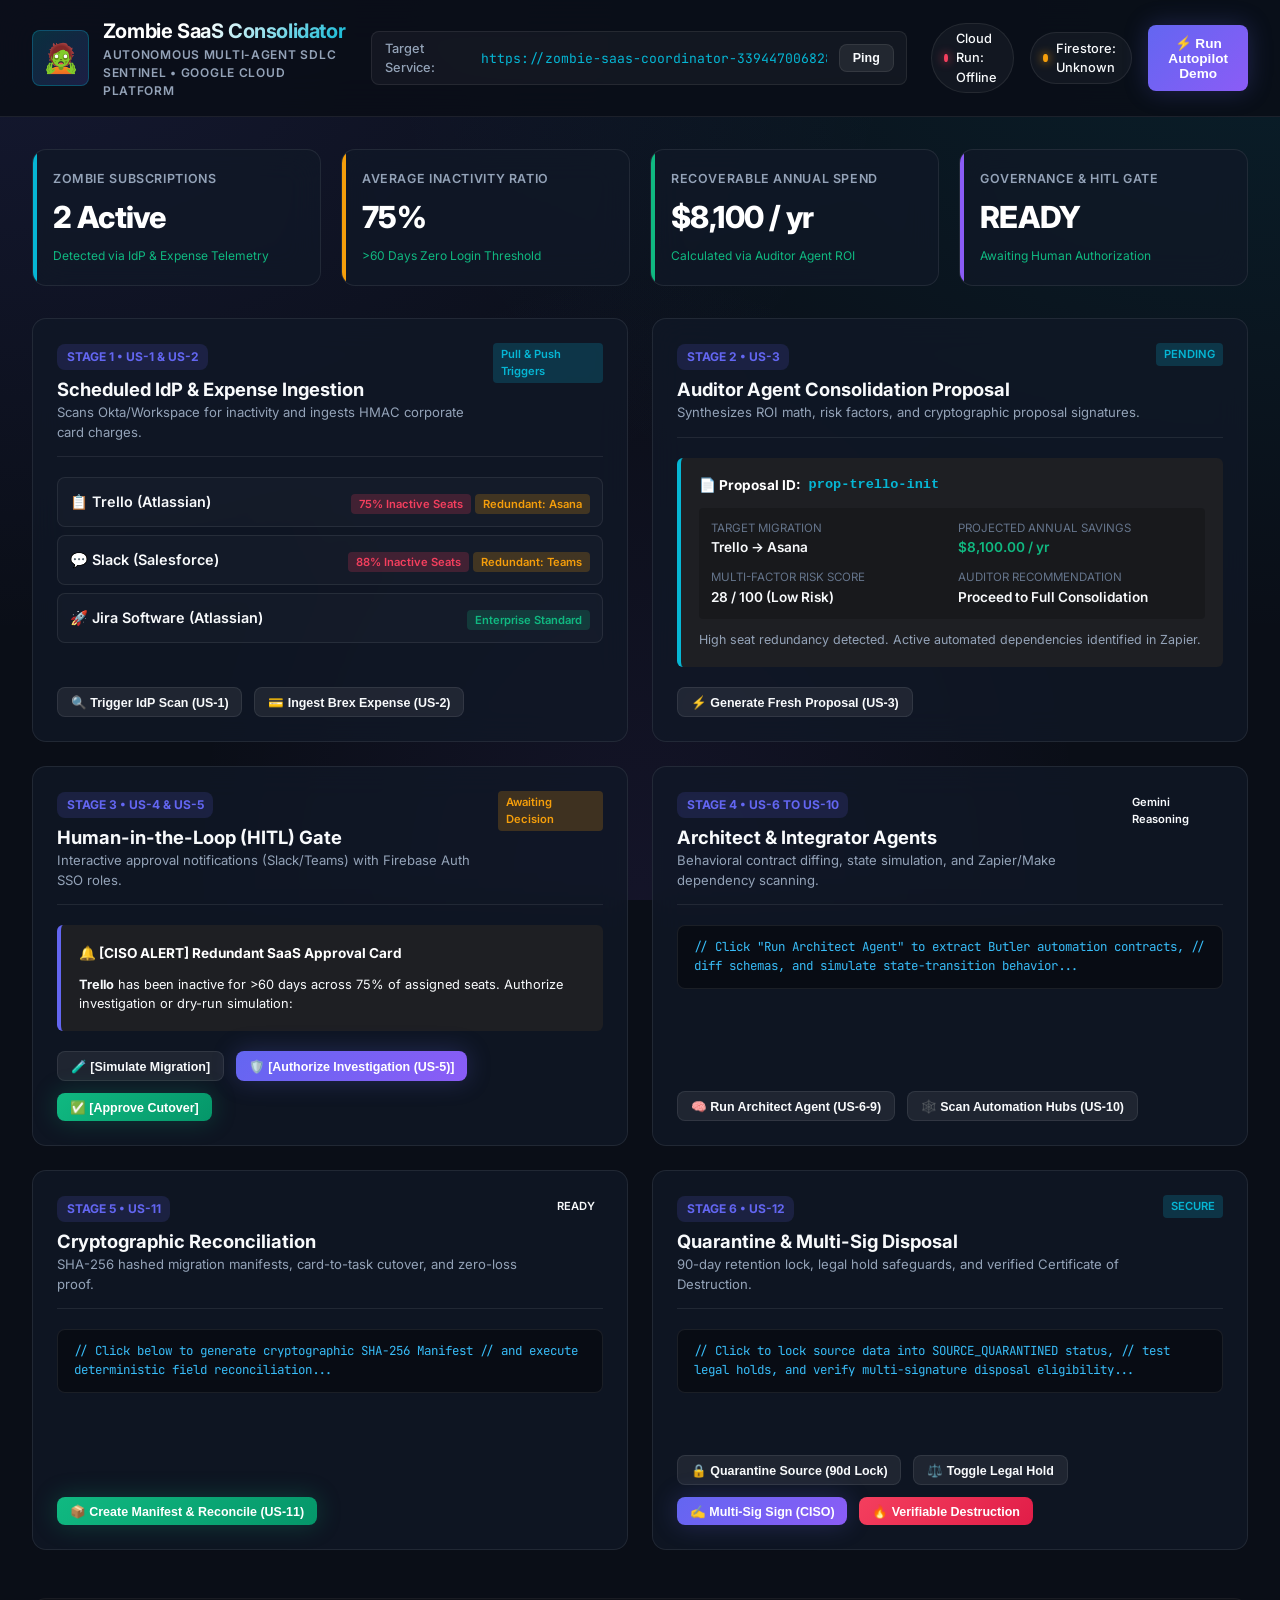
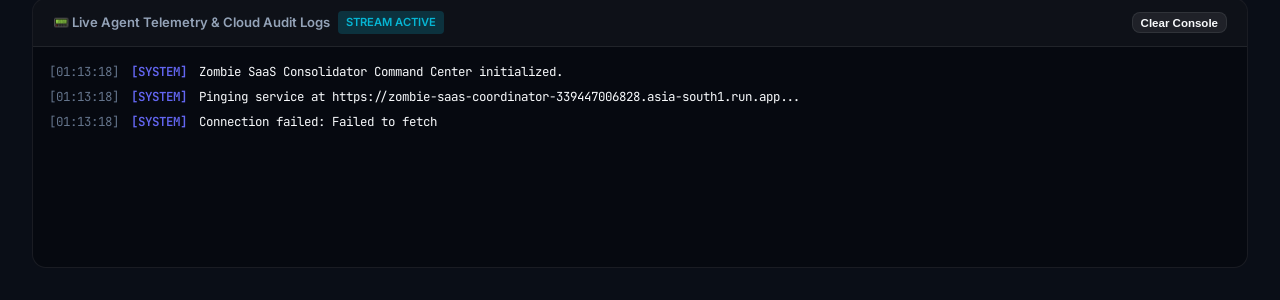
==== zombie_saas_coordinator/dashboard/index.html @ cf3f7f38 "feat: add dashboard UI, API actions, and Cloud Run deployment script for Zombie SaaS Coordinator" ====
<!DOCTYPE html>
<html lang="en">
<head>
  <meta charset="UTF-8">
  <meta name="viewport" content="width=device-width, initial-scale=1.0">
  <title>Zombie SaaS Consolidator — CISO & IT Ops Command Center</title>
  <link rel="stylesheet" href="/static/styles.css">
  <!-- Fallback local css link if opened as file:// -->
  <link rel="stylesheet" href="styles.css">
  <link rel="icon" href="data:image/svg+xml,<svg xmlns=%22http://www.w3.org/2000/svg%22 viewBox=%220 0 100 100%22><text y=%22.9em%22 font-size=%2290%22>🧟</text></svg>">
</head>
<body>

  <!-- App Header -->
  <header class="app-header">
    <div class="brand">
      <div class="brand-icon">🧟</div>
      <div>
        <h1>Zombie SaaS Consolidator</h1>
        <div class="subtitle">Autonomous Multi-Agent SDLC Sentinel • Google Cloud Platform</div>
      </div>
    </div>

    <!-- Live API Base URL Configurator -->
    <div class="endpoint-selector-bar">
      <label for="api-base-url-input">Target Service:</label>
      <input type="text" id="api-base-url-input" value="https://zombie-saas-coordinator-339447006828.asia-south1.run.app" placeholder="https://..." />
      <button id="btn-refresh-connection" class="btn btn-secondary btn-sm" title="Test Connection">Ping</button>
    </div>

    <div class="header-status-group">
      <div class="status-badge" id="cloud-run-badge">
        <span class="status-dot" id="cloud-run-dot"></span>
        <span id="cloud-run-label">Cloud Run: Checking...</span>
      </div>

      <div class="status-badge" id="firestore-badge">
        <span class="status-dot yellow" id="firestore-dot"></span>
        <span id="firestore-label">Firestore: Checking...</span>
      </div>

      <button id="btn-run-autopilot" class="btn btn-primary">
        <span>⚡ Run Autopilot Demo</span>
      </button>
    </div>
  </header>

  <!-- Main Container -->
  <main class="dashboard-container">

    <!-- Executive Metrics Grid -->
    <section class="metrics-grid">
      <div class="glass-panel metric-card cyan">
        <div class="metric-title">Zombie Subscriptions</div>
        <div class="metric-value" id="metric-zombie-count">2 Active</div>
        <div class="metric-sub">Detected via IdP & Expense Telemetry</div>
      </div>

      <div class="glass-panel metric-card amber">
        <div class="metric-title">Average Inactivity Ratio</div>
        <div class="metric-value" id="metric-inactive-ratio">75%</div>
        <div class="metric-sub">>60 Days Zero Login Threshold</div>
      </div>

      <div class="glass-panel metric-card emerald">
        <div class="metric-title">Recoverable Annual Spend</div>
        <div class="metric-value" id="metric-annual-savings">$8,100 / yr</div>
        <div class="metric-sub">Calculated via Auditor Agent ROI</div>
      </div>

      <div class="glass-panel metric-card purple">
        <div class="metric-title">Governance & HITL Gate</div>
        <div class="metric-value" id="metric-hitl-status">READY</div>
        <div class="metric-sub" id="metric-hitl-sub">Awaiting Human Authorization</div>
      </div>
    </section>

    <!-- 6-Stage Vertical Slices Grid -->
    <div class="stages-grid">

      <!-- STAGE 1: Detection & Ingestion -->
      <section class="glass-panel stage-card" id="stage-1-card">
        <div class="stage-header">
          <div>
            <span class="stage-number">Stage 1 • US-1 & US-2</span>
            <h2 class="stage-title">Scheduled IdP & Expense Ingestion</h2>
            <div class="stage-desc">Scans Okta/Workspace for inactivity and ingests HMAC corporate card charges.</div>
          </div>
          <span class="tag tag-cyan">Pull & Push Triggers</span>
        </div>

        <div class="stage-body">
          <div id="stage-1-telemetry-list" style="display: flex; flex-direction: column; gap: 0.5rem;">
            <div class="telemetry-item">
              <div class="app-badge">📋 Trello (Atlassian)</div>
              <div><span class="tag tag-red">75% Inactive Seats</span> <span class="tag tag-amber">Redundant: Asana</span></div>
            </div>
            <div class="telemetry-item">
              <div class="app-badge">💬 Slack (Salesforce)</div>
              <div><span class="tag tag-red">88% Inactive Seats</span> <span class="tag tag-amber">Redundant: Teams</span></div>
            </div>
            <div class="telemetry-item">
              <div class="app-badge">🚀 Jira Software (Atlassian)</div>
              <div><span class="tag tag-green">Enterprise Standard</span></div>
            </div>
          </div>

          <div id="stage-1-expense-result" class="code-box" style="display: none;"></div>
        </div>

        <div class="stage-actions">
          <button id="btn-trigger-idp-scan" class="btn btn-secondary btn-sm">
            <span>🔍 Trigger IdP Scan (US-1)</span>
          </button>
          <button id="btn-trigger-expense-webhook" class="btn btn-secondary btn-sm">
            <span>💳 Ingest Brex Expense (US-2)</span>
          </button>
        </div>
      </section>

      <!-- STAGE 2: Proposal Generation -->
      <section class="glass-panel stage-card" id="stage-2-card">
        <div class="stage-header">
          <div>
            <span class="stage-number">Stage 2 • US-3</span>
            <h2 class="stage-title">Auditor Agent Consolidation Proposal</h2>
            <div class="stage-desc">Synthesizes ROI math, risk factors, and cryptographic proposal signatures.</div>
          </div>
          <span class="tag tag-cyan" id="proposal-status-tag">PENDING</span>
        </div>

        <div class="stage-body">
          <div id="proposal-view-box" class="slack-card-preview">
            <div class="slack-header">
              <span>📄 Proposal ID:</span> <span id="prop-id-label" style="font-family: monospace; color: var(--accent-cyan);">prop-trello-init</span>
            </div>
            <div class="slack-fields-grid">
              <div>
                <div class="slack-field-label">Target Migration</div>
                <div class="slack-field-val">Trello → Asana</div>
              </div>
              <div>
                <div class="slack-field-label">Projected Annual Savings</div>
                <div class="slack-field-val" style="color: var(--accent-emerald);" id="prop-savings-val">$8,100.00 / yr</div>
              </div>
              <div>
                <div class="slack-field-label">Multi-Factor Risk Score</div>
                <div class="slack-field-val" id="prop-risk-val">28 / 100 (Low Risk)</div>
              </div>
              <div>
                <div class="slack-field-label">Auditor Recommendation</div>
                <div class="slack-field-val" id="prop-rec-val">Proceed to Full Consolidation</div>
              </div>
            </div>
            <div style="font-size: 0.78rem; color: var(--text-muted);" id="prop-summary-val">
              High seat redundancy detected. Active automated dependencies identified in Zapier.
            </div>
          </div>
        </div>

        <div class="stage-actions">
          <button id="btn-create-fresh-proposal" class="btn btn-secondary btn-sm">
            <span>⚡ Generate Fresh Proposal (US-3)</span>
          </button>
        </div>
      </section>

      <!-- STAGE 3: Interactive HITL Gate -->
      <section class="glass-panel stage-card" id="stage-3-card">
        <div class="stage-header">
          <div>
            <span class="stage-number">Stage 3 • US-4 & US-5</span>
            <h2 class="stage-title">Human-in-the-Loop (HITL) Gate</h2>
            <div class="stage-desc">Interactive approval notifications (Slack/Teams) with Firebase Auth SSO roles.</div>
          </div>
          <span class="tag tag-amber" id="hitl-badge-label">Awaiting Decision</span>
        </div>

        <div class="stage-body">
          <div class="slack-card-preview" style="border-left-color: var(--accent-indigo);">
            <div class="slack-header">
              <span>🔔 [CISO ALERT] Redundant SaaS Approval Card</span>
            </div>
            <div style="font-size: 0.8rem; color: var(--text-main);">
              <strong>Trello</strong> has been inactive for >60 days across 75% of assigned seats. Authorize investigation or dry-run simulation:
            </div>
            <div id="hitl-feedback-msg" class="code-box" style="display: none;"></div>
          </div>
        </div>

        <div class="stage-actions">
          <button id="btn-hitl-simulate" class="btn btn-secondary btn-sm">
            <span>🧪 [Simulate Migration]</span>
          </button>
          <button id="btn-hitl-authorize-investigate" class="btn btn-primary btn-sm">
            <span>🛡️ [Authorize Investigation (US-5)]</span>
          </button>
          <button id="btn-hitl-grant-migration" class="btn btn-success btn-sm">
            <span>✅ [Approve Cutover]</span>
          </button>
        </div>
      </section>

      <!-- STAGE 4: Semantic Reasoning & Integrations -->
      <section class="glass-panel stage-card" id="stage-4-card">
        <div class="stage-header">
          <div>
            <span class="stage-number">Stage 4 • US-6 to US-10</span>
            <h2 class="stage-title">Architect & Integrator Agents</h2>
            <div class="stage-desc">Behavioral contract diffing, state simulation, and Zapier/Make dependency scanning.</div>
          </div>
          <span class="tag tag-purple">Gemini Reasoning</span>
        </div>

        <div class="stage-body">
          <div id="architect-results-box" class="code-box">
            // Click "Run Architect Agent" to extract Butler automation contracts,
            // diff schemas, and simulate state-transition behavior...
          </div>
        </div>

        <div class="stage-actions">
          <button id="btn-run-architect" class="btn btn-secondary btn-sm">
            <span>🧠 Run Architect Agent (US-6-9)</span>
          </button>
          <button id="btn-run-integrator" class="btn btn-secondary btn-sm">
            <span>🕸️ Scan Automation Hubs (US-10)</span>
          </button>
        </div>
      </section>

      <!-- STAGE 5: Cryptographic Cutover & Reconciliation -->
      <section class="glass-panel stage-card" id="stage-5-card">
        <div class="stage-header">
          <div>
            <span class="stage-number">Stage 5 • US-11</span>
            <h2 class="stage-title">Cryptographic Reconciliation</h2>
            <div class="stage-desc">SHA-256 hashed migration manifests, card-to-task cutover, and zero-loss proof.</div>
          </div>
          <span class="tag tag-emerald" id="reconciliation-tag">READY</span>
        </div>

        <div class="stage-body">
          <div id="reconciliation-results-box" class="code-box">
            // Click below to generate cryptographic SHA-256 Manifest
            // and execute deterministic field reconciliation...
          </div>
        </div>

        <div class="stage-actions">
          <button id="btn-create-manifest" class="btn btn-success btn-sm">
            <span>📦 Create Manifest & Reconcile (US-11)</span>
          </button>
        </div>
      </section>

      <!-- STAGE 6: Fail-Safe Quarantine & Disposal -->
      <section class="glass-panel stage-card" id="stage-6-card">
        <div class="stage-header">
          <div>
            <span class="stage-number">Stage 6 • US-12</span>
            <h2 class="stage-title">Quarantine & Multi-Sig Disposal</h2>
            <div class="stage-desc">90-day retention lock, legal hold safeguards, and verified Certificate of Destruction.</div>
          </div>
          <span class="tag tag-cyan" id="quarantine-status-tag">SECURE</span>
        </div>

        <div class="stage-body">
          <div id="quarantine-results-box" class="code-box">
            // Click to lock source data into SOURCE_QUARANTINED status,
            // test legal holds, and verify multi-signature disposal eligibility...
          </div>
        </div>

        <div class="stage-actions">
          <button id="btn-quarantine-source" class="btn btn-secondary btn-sm">
            <span>🔒 Quarantine Source (90d Lock)</span>
          </button>
          <button id="btn-toggle-legal-hold" class="btn btn-secondary btn-sm">
            <span>⚖️ Toggle Legal Hold</span>
          </button>
          <button id="btn-multisig-sign" class="btn btn-primary btn-sm">
            <span>✍️ Multi-Sig Sign (CISO)</span>
          </button>
          <button id="btn-execute-disposal" class="btn btn-danger btn-sm">
            <span>🔥 Verifiable Destruction</span>
          </button>
        </div>
      </section>

    </div>

    <!-- Live Terminal / Audit Console -->
    <section class="audit-console-container">
      <div class="console-header">
        <div class="console-title">
          <span>📟 Live Agent Telemetry & Cloud Audit Logs</span>
          <span class="tag tag-cyan" id="console-stream-status">STREAM ACTIVE</span>
        </div>
        <button id="btn-clear-logs" class="btn btn-secondary btn-sm" style="padding: 0.2rem 0.5rem; font-size: 0.72rem;">Clear Console</button>
      </div>
      <div class="console-logs" id="console-logs-container">
        <!-- Logs dynamically injected here -->
      </div>
    </section>

  </main>

  <script src="/static/app.js"></script>
  <!-- Fallback local script link if opened as file:// -->
  <script src="app.js"></script>
</body>
</html>
---- zombie_saas_coordinator/dashboard/styles.css ----
/* Zombie SaaS Consolidator - Command Center CSS */
@import url('https://fonts.googleapis.com/css2?family=Inter:wght@300;400;500;600;700;800&family=JetBrains+Mono:wght@400;500;600&display=swap');

:root {
  --bg-primary: #0a0e17;
  --bg-secondary: #111827;
  --bg-card: rgba(17, 24, 39, 0.75);
  --bg-card-hover: rgba(30, 41, 59, 0.85);
  --border-subtle: rgba(255, 255, 255, 0.08);
  --border-accent: rgba(99, 102, 241, 0.3);
  
  --text-main: #f8fafc;
  --text-muted: #94a3b8;
  --text-dim: #64748b;

  --accent-cyan: #06b6d4;
  --accent-blue: #3b82f6;
  --accent-indigo: #6366f1;
  --accent-purple: #8b5cf6;
  --accent-emerald: #10b981;
  --accent-amber: #f59e0b;
  --accent-rose: #f43f5e;

  --shadow-glow-cyan: 0 0 25px rgba(6, 182, 212, 0.25);
  --shadow-glow-indigo: 0 0 25px rgba(99, 102, 241, 0.25);
  --shadow-glow-emerald: 0 0 25px rgba(16, 185, 129, 0.25);

  --radius-sm: 8px;
  --radius-md: 14px;
  --radius-lg: 20px;
}

* {
  margin: 0;
  padding: 0;
  box-sizing: border-box;
}

body {
  font-family: 'Inter', -apple-system, BlinkMacSystemFont, sans-serif;
  background-color: var(--bg-primary);
  color: var(--text-main);
  min-height: 100vh;
  line-height: 1.5;
  background-image: 
    radial-gradient(at 0% 0%, rgba(99, 102, 241, 0.12) 0px, transparent 50%),
    radial-gradient(at 100% 0%, rgba(6, 182, 212, 0.1) 0px, transparent 50%),
    radial-gradient(at 50% 100%, rgba(139, 92, 246, 0.08) 0px, transparent 50%);
  background-attachment: fixed;
  overflow-x: hidden;
}

/* Glassmorphism card utility */
.glass-panel {
  background: var(--bg-card);
  backdrop-filter: blur(16px);
  -webkit-backdrop-filter: blur(16px);
  border: 1px solid var(--border-subtle);
  border-radius: var(--radius-md);
  transition: all 0.25s cubic-bezier(0.4, 0, 0.2, 1);
}

.glass-panel:hover {
  border-color: var(--border-accent);
}

/* Top App Bar */
.app-header {
  position: sticky;
  top: 0;
  z-index: 100;
  background: rgba(10, 14, 23, 0.85);
  backdrop-filter: blur(20px);
  border-bottom: 1px solid var(--border-subtle);
  padding: 1rem 2rem;
  display: flex;
  align-items: center;
  justify-content: space-between;
  gap: 1.5rem;
}

.brand {
  display: flex;
  align-items: center;
  gap: 0.85rem;
}

.brand-icon {
  font-size: 1.8rem;
  background: linear-gradient(135deg, rgba(6, 182, 212, 0.2), rgba(99, 102, 241, 0.2));
  padding: 0.35rem 0.6rem;
  border-radius: var(--radius-sm);
  border: 1px solid rgba(6, 182, 212, 0.3);
}

.brand h1 {
  font-size: 1.25rem;
  font-weight: 700;
  letter-spacing: -0.02em;
  background: linear-gradient(135deg, #ffffff 40%, var(--accent-cyan));
  -webkit-background-clip: text;
  -webkit-text-fill-color: transparent;
}

.brand .subtitle {
  font-size: 0.75rem;
  color: var(--text-muted);
  text-transform: uppercase;
  letter-spacing: 0.06em;
  font-weight: 600;
}

/* Environment & Connection bar */
.endpoint-selector-bar {
  display: flex;
  align-items: center;
  gap: 0.75rem;
  background: rgba(255, 255, 255, 0.04);
  padding: 0.4rem 0.8rem;
  border-radius: var(--radius-sm);
  border: 1px solid var(--border-subtle);
}

.endpoint-selector-bar label {
  font-size: 0.8rem;
  color: var(--text-muted);
  font-weight: 500;
}

.endpoint-selector-bar input {
  background: transparent;
  border: none;
  outline: none;
  color: var(--accent-cyan);
  font-family: 'JetBrains Mono', monospace;
  font-size: 0.82rem;
  width: 380px;
}

.header-status-group {
  display: flex;
  align-items: center;
  gap: 1rem;
}

.status-badge {
  display: flex;
  align-items: center;
  gap: 0.5rem;
  font-size: 0.8rem;
  font-weight: 500;
  padding: 0.35rem 0.75rem;
  border-radius: 9999px;
  background: rgba(255, 255, 255, 0.04);
  border: 1px solid var(--border-subtle);
}

.status-dot {
  width: 8px;
  height: 8px;
  border-radius: 50%;
  background-color: var(--accent-emerald);
  box-shadow: 0 0 10px var(--accent-emerald);
  animation: pulse-dot 2s infinite ease-in-out;
}

.status-dot.yellow {
  background-color: var(--accent-amber);
  box-shadow: 0 0 10px var(--accent-amber);
}

.status-dot.red {
  background-color: var(--accent-rose);
  box-shadow: 0 0 10px var(--accent-rose);
}

@keyframes pulse-dot {
  0%, 100% { opacity: 1; transform: scale(1); }
  50% { opacity: 0.5; transform: scale(0.85); }
}

/* Action Buttons */
.btn {
  display: inline-flex;
  align-items: center;
  justify-content: center;
  gap: 0.5rem;
  padding: 0.6rem 1.25rem;
  font-size: 0.85rem;
  font-weight: 600;
  border-radius: var(--radius-sm);
  border: none;
  cursor: pointer;
  transition: all 0.2s cubic-bezier(0.4, 0, 0.2, 1);
  text-decoration: none;
}

.btn-primary {
  background: linear-gradient(135deg, var(--accent-indigo), var(--accent-purple));
  color: #ffffff;
  box-shadow: var(--shadow-glow-indigo);
}

.btn-primary:hover {
  transform: translateY(-2px);
  filter: brightness(1.15);
  box-shadow: 0 0 30px rgba(99, 102, 241, 0.45);
}

.btn-secondary {
  background: rgba(255, 255, 255, 0.07);
  color: var(--text-main);
  border: 1px solid var(--border-subtle);
}

.btn-secondary:hover {
  background: rgba(255, 255, 255, 0.12);
  border-color: var(--border-accent);
}

.btn-success {
  background: linear-gradient(135deg, var(--accent-emerald), #059669);
  color: #ffffff;
  box-shadow: var(--shadow-glow-emerald);
}

.btn-success:hover {
  filter: brightness(1.15);
  transform: translateY(-1px);
}

.btn-danger {
  background: linear-gradient(135deg, var(--accent-rose), #e11d48);
  color: #ffffff;
}

.btn-sm {
  padding: 0.4rem 0.8rem;
  font-size: 0.78rem;
}

/* Container */
.dashboard-container {
  max-width: 1560px;
  margin: 0 auto;
  padding: 2rem;
  display: flex;
  flex-direction: column;
  gap: 2rem;
}

/* Metrics Row */
.metrics-grid {
  display: grid;
  grid-template-columns: repeat(auto-fit, minmax(230px, 1fr));
  gap: 1.25rem;
}

.metric-card {
  padding: 1.25rem;
  display: flex;
  flex-direction: column;
  gap: 0.4rem;
  position: relative;
  overflow: hidden;
}

.metric-card::before {
  content: '';
  position: absolute;
  top: 0;
  left: 0;
  width: 4px;
  height: 100%;
  background: var(--accent-indigo);
}

.metric-card.emerald::before { background: var(--accent-emerald); }
.metric-card.cyan::before { background: var(--accent-cyan); }
.metric-card.amber::before { background: var(--accent-amber); }
.metric-card.purple::before { background: var(--accent-purple); }

.metric-title {
  font-size: 0.78rem;
  color: var(--text-muted);
  text-transform: uppercase;
  font-weight: 600;
  letter-spacing: 0.05em;
}

.metric-value {
  font-size: 1.9rem;
  font-weight: 800;
  letter-spacing: -0.02em;
  color: #ffffff;
}

.metric-sub {
  font-size: 0.75rem;
  color: var(--accent-emerald);
  display: flex;
  align-items: center;
  gap: 0.35rem;
}

/* Stage Sections Grid */
.stages-grid {
  display: grid;
  grid-template-columns: repeat(auto-fit, minmax(460px, 1fr));
  gap: 1.5rem;
}

.stage-card {
  padding: 1.5rem;
  display: flex;
  flex-direction: column;
  gap: 1.25rem;
  min-height: 380px;
}

.stage-header {
  display: flex;
  justify-content: space-between;
  align-items: flex-start;
  border-bottom: 1px solid var(--border-subtle);
  padding-bottom: 0.85rem;
}

.stage-number {
  font-size: 0.75rem;
  font-weight: 700;
  padding: 0.25rem 0.6rem;
  border-radius: var(--radius-sm);
  background: rgba(99, 102, 241, 0.15);
  color: var(--accent-indigo);
  text-transform: uppercase;
  display: inline-block;
  margin-bottom: 0.35rem;
}

.stage-title {
  font-size: 1.15rem;
  font-weight: 700;
  color: var(--text-main);
}

.stage-desc {
  font-size: 0.82rem;
  color: var(--text-muted);
}

.stage-body {
  display: flex;
  flex-direction: column;
  gap: 1rem;
  flex-grow: 1;
}

.stage-actions {
  display: flex;
  gap: 0.75rem;
  flex-wrap: wrap;
}

/* Telemetry list items */
.telemetry-item {
  display: flex;
  justify-content: space-between;
  align-items: center;
  padding: 0.75rem;
  border-radius: var(--radius-sm);
  background: rgba(255, 255, 255, 0.025);
  border: 1px solid var(--border-subtle);
}

.app-badge {
  font-weight: 600;
  font-size: 0.9rem;
  display: flex;
  align-items: center;
  gap: 0.5rem;
}

.tag {
  font-size: 0.7rem;
  padding: 0.2rem 0.5rem;
  border-radius: 4px;
  font-weight: 600;
}

.tag-red { background: rgba(244, 63, 94, 0.2); color: var(--accent-rose); }
.tag-green { background: rgba(16, 185, 129, 0.2); color: var(--accent-emerald); }
.tag-amber { background: rgba(245, 158, 11, 0.2); color: var(--accent-amber); }
.tag-cyan { background: rgba(6, 182, 212, 0.2); color: var(--accent-cyan); }

/* Slack Card Preview */
.slack-card-preview {
  background: #1e1f23;
  border-left: 4px solid var(--accent-cyan);
  padding: 1.1rem;
  border-radius: 6px;
  font-size: 0.85rem;
  display: flex;
  flex-direction: column;
  gap: 0.75rem;
}

.slack-header {
  font-weight: 700;
  color: #ffffff;
  display: flex;
  align-items: center;
  gap: 0.5rem;
}

.slack-fields-grid {
  display: grid;
  grid-template-columns: 1fr 1fr;
  gap: 0.75rem;
  background: rgba(0, 0, 0, 0.2);
  padding: 0.75rem;
  border-radius: 4px;
}

.slack-field-label {
  font-size: 0.72rem;
  color: var(--text-dim);
  text-transform: uppercase;
}

.slack-field-val {
  font-weight: 600;
  color: var(--text-main);
  font-size: 0.85rem;
}

/* Code Snippet Box */
.code-box {
  background: #080c14;
  border: 1px solid var(--border-subtle);
  border-radius: var(--radius-sm);
  padding: 0.75rem 1rem;
  font-family: 'JetBrains Mono', monospace;
  font-size: 0.78rem;
  color: #38bdf8;
  overflow-x: auto;
  max-height: 180px;
}

/* Console Drawer */
.audit-console-container {
  margin-top: 1rem;
  background: #060910;
  border: 1px solid var(--border-subtle);
  border-radius: var(--radius-md);
  overflow: hidden;
}

.console-header {
  padding: 0.75rem 1.25rem;
  background: rgba(255, 255, 255, 0.03);
  border-bottom: 1px solid var(--border-subtle);
  display: flex;
  justify-content: space-between;
  align-items: center;
}

.console-title {
  font-size: 0.82rem;
  font-weight: 600;
  color: var(--text-muted);
  display: flex;
  align-items: center;
  gap: 0.5rem;
}

.console-logs {
  height: 220px;
  overflow-y: auto;
  padding: 1rem;
  font-family: 'JetBrains Mono', monospace;
  font-size: 0.78rem;
  display: flex;
  flex-direction: column;
  gap: 0.4rem;
}

.log-entry {
  display: flex;
  gap: 0.75rem;
  color: var(--text-muted);
}

.log-ts {
  color: var(--text-dim);
  user-select: none;
}

.log-agent {
  font-weight: 600;
  color: var(--accent-indigo);
}

.log-agent.auditor { color: var(--accent-cyan); }
.log-agent.architect { color: var(--accent-purple); }
.log-agent.integrator { color: var(--accent-amber); }
.log-agent.success { color: var(--accent-emerald); }

.log-msg {
  color: var(--text-main);
  word-break: break-all;
}

/* Responsive adjustments */
@media (max-width: 900px) {
  .app-header {
    flex-direction: column;
    align-items: flex-start;
  }
  .endpoint-selector-bar input {
    width: 240px;
  }
  .stages-grid {
    grid-template-columns: 1fr;
  }
}
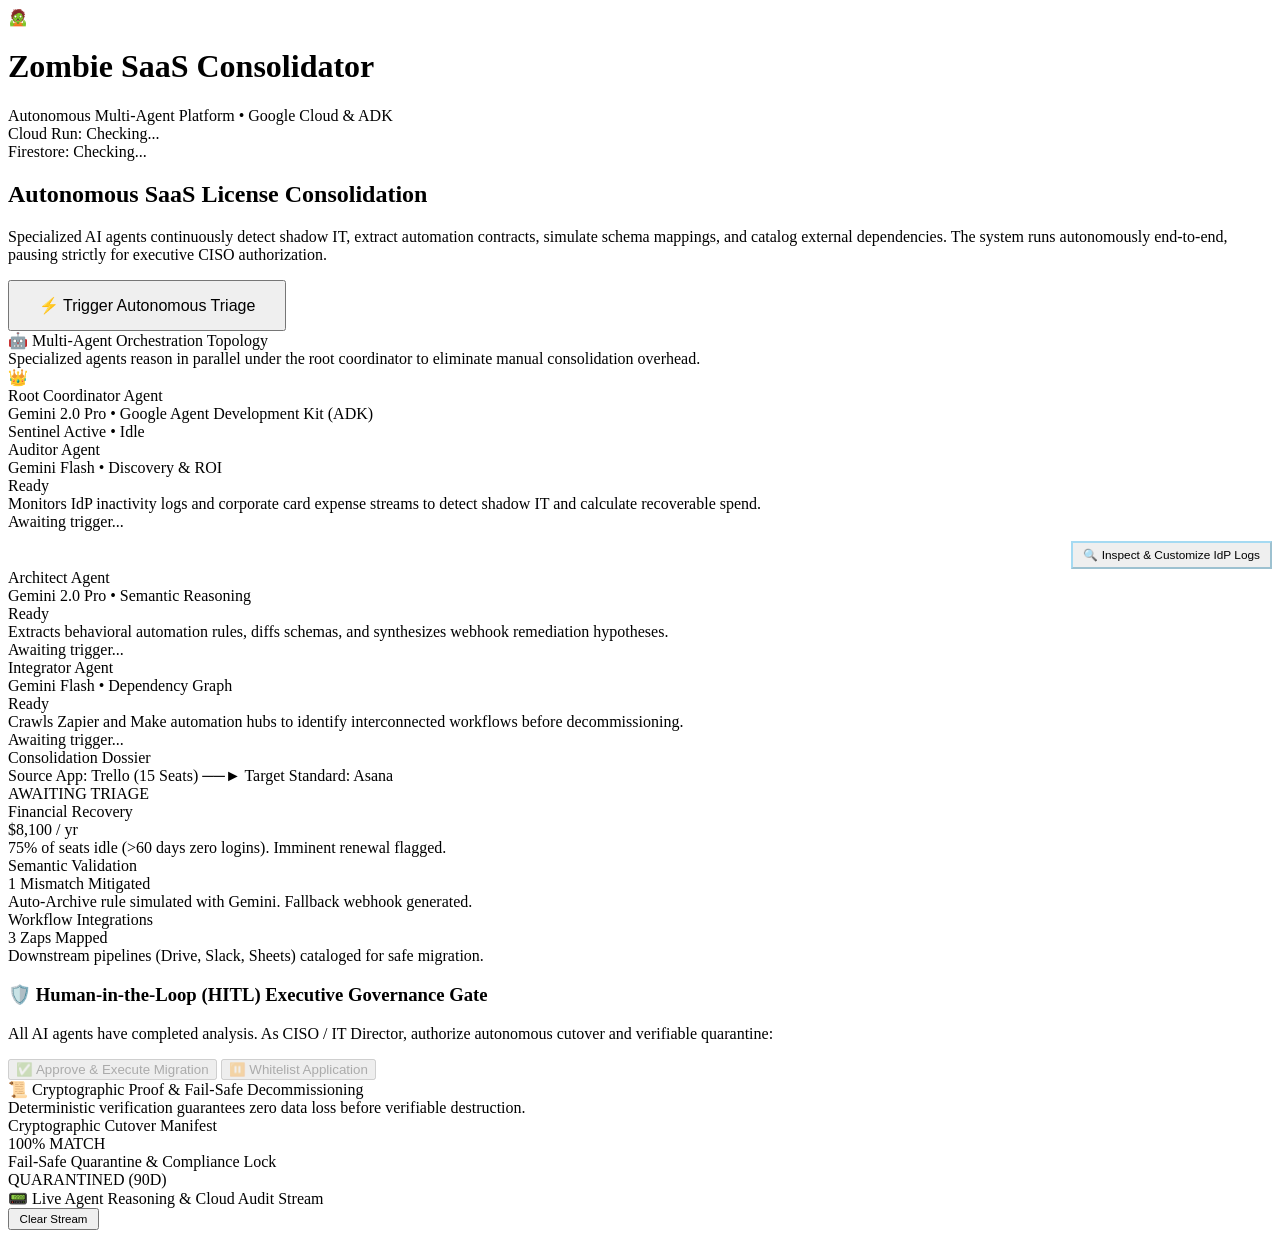
==== commit 5fd34ffd: "feat: implement autonomous multi-agent platform logic, dashboard UI, API scanner, and deployment scr" ====
--- a/zombie_saas_coordinator/dashboard/index.html
+++ b/zombie_saas_coordinator/dashboard/index.html
@@ -3,29 +3,20 @@
 <head>
   <meta charset="UTF-8">
   <meta name="viewport" content="width=device-width, initial-scale=1.0">
-  <title>Zombie SaaS Consolidator — CISO & IT Ops Command Center</title>
+  <title>Zombie SaaS Consolidator — Autonomous Multi-Agent Migration Platform</title>
   <link rel="stylesheet" href="/static/styles.css">
-  <!-- Fallback local css link if opened as file:// -->
-  <link rel="stylesheet" href="styles.css">
   <link rel="icon" href="data:image/svg+xml,<svg xmlns=%22http://www.w3.org/2000/svg%22 viewBox=%220 0 100 100%22><text y=%22.9em%22 font-size=%2290%22>🧟</text></svg>">
 </head>
 <body>
 
-  <!-- App Header -->
+  <!-- Top Navigation Bar -->
   <header class="app-header">
     <div class="brand">
       <div class="brand-icon">🧟</div>
       <div>
         <h1>Zombie SaaS Consolidator</h1>
-        <div class="subtitle">Autonomous Multi-Agent SDLC Sentinel • Google Cloud Platform</div>
-      </div>
-    </div>
-
-    <!-- Live API Base URL Configurator -->
-    <div class="endpoint-selector-bar">
-      <label for="api-base-url-input">Target Service:</label>
-      <input type="text" id="api-base-url-input" value="https://zombie-saas-coordinator-339447006828.asia-south1.run.app" placeholder="https://..." />
-      <button id="btn-refresh-connection" class="btn btn-secondary btn-sm" title="Test Connection">Ping</button>
+        <div class="subtitle">Autonomous Multi-Agent Platform • Google Cloud & ADK</div>
+      </div>
     </div>
 
     <div class="header-status-group">
@@ -39,265 +30,206 @@
         <span id="firestore-label">Firestore: Checking...</span>
       </div>
 
-      <button id="btn-run-autopilot" class="btn btn-primary">
-        <span>⚡ Run Autopilot Demo</span>
-      </button>
+      <!-- Hidden endpoint override for local testing flexibility -->
+      <input type="hidden" id="api-base-url-input" value="https://zombie-saas-coordinator-339447006828.asia-south1.run.app" />
     </div>
   </header>
 
   <!-- Main Container -->
   <main class="dashboard-container">
 
-    <!-- Executive Metrics Grid -->
-    <section class="metrics-grid">
-      <div class="glass-panel metric-card cyan">
-        <div class="metric-title">Zombie Subscriptions</div>
-        <div class="metric-value" id="metric-zombie-count">2 Active</div>
-        <div class="metric-sub">Detected via IdP & Expense Telemetry</div>
-      </div>
-
-      <div class="glass-panel metric-card amber">
-        <div class="metric-title">Average Inactivity Ratio</div>
-        <div class="metric-value" id="metric-inactive-ratio">75%</div>
-        <div class="metric-sub">>60 Days Zero Login Threshold</div>
-      </div>
-
-      <div class="glass-panel metric-card emerald">
-        <div class="metric-title">Recoverable Annual Spend</div>
-        <div class="metric-value" id="metric-annual-savings">$8,100 / yr</div>
-        <div class="metric-sub">Calculated via Auditor Agent ROI</div>
-      </div>
-
-      <div class="glass-panel metric-card purple">
-        <div class="metric-title">Governance & HITL Gate</div>
-        <div class="metric-value" id="metric-hitl-status">READY</div>
-        <div class="metric-sub" id="metric-hitl-sub">Awaiting Human Authorization</div>
-      </div>
-    </section>
-
-    <!-- 6-Stage Vertical Slices Grid -->
-    <div class="stages-grid">
-
-      <!-- STAGE 1: Detection & Ingestion -->
-      <section class="glass-panel stage-card" id="stage-1-card">
-        <div class="stage-header">
-          <div>
-            <span class="stage-number">Stage 1 • US-1 & US-2</span>
-            <h2 class="stage-title">Scheduled IdP & Expense Ingestion</h2>
-            <div class="stage-desc">Scans Okta/Workspace for inactivity and ingests HMAC corporate card charges.</div>
-          </div>
-          <span class="tag tag-cyan">Pull & Push Triggers</span>
-        </div>
-
-        <div class="stage-body">
-          <div id="stage-1-telemetry-list" style="display: flex; flex-direction: column; gap: 0.5rem;">
-            <div class="telemetry-item">
-              <div class="app-badge">📋 Trello (Atlassian)</div>
-              <div><span class="tag tag-red">75% Inactive Seats</span> <span class="tag tag-amber">Redundant: Asana</span></div>
-            </div>
-            <div class="telemetry-item">
-              <div class="app-badge">💬 Slack (Salesforce)</div>
-              <div><span class="tag tag-red">88% Inactive Seats</span> <span class="tag tag-amber">Redundant: Teams</span></div>
-            </div>
-            <div class="telemetry-item">
-              <div class="app-badge">🚀 Jira Software (Atlassian)</div>
-              <div><span class="tag tag-green">Enterprise Standard</span></div>
-            </div>
-          </div>
-
-          <div id="stage-1-expense-result" class="code-box" style="display: none;"></div>
-        </div>
-
-        <div class="stage-actions">
-          <button id="btn-trigger-idp-scan" class="btn btn-secondary btn-sm">
-            <span>🔍 Trigger IdP Scan (US-1)</span>
+    <!-- Hero: Autonomous Platform Sentinel -->
+    <section class="hero-banner">
+      <div class="hero-content">
+        <h2>Autonomous SaaS License Consolidation</h2>
+        <p>
+          Specialized AI agents continuously detect shadow IT, extract automation contracts, simulate schema mappings, 
+          and catalog external dependencies. The system runs autonomously end-to-end, pausing strictly for executive CISO authorization.
+        </p>
+      </div>
+
+      <div>
+        <button id="btn-trigger-orchestration" class="btn btn-primary" style="font-size: 1rem; padding: 0.9rem 1.8rem;">
+          <span id="btn-orchestration-icon">⚡</span>
+          <span id="btn-orchestration-text">Trigger Autonomous Triage</span>
+        </button>
+      </div>
+    </section>
+
+    <!-- Multi-Agent Collaboration Network -->
+    <section>
+      <div class="section-title">
+        <span>🤖</span>
+        <span>Multi-Agent Orchestration Topology</span>
+      </div>
+      <div class="section-desc">
+        Specialized agents reason in parallel under the root coordinator to eliminate manual consolidation overhead.
+      </div>
+
+      <div class="orchestration-graph">
+        <!-- Root Supervisor Node -->
+        <div class="root-coordinator-node">
+          <div class="root-info">
+            <div class="agent-icon-badge">👑</div>
+            <div>
+              <div class="agent-name">Root Coordinator Agent</div>
+              <div class="agent-role">Gemini 2.0 Pro • Google Agent Development Kit (ADK)</div>
+            </div>
+          </div>
+          <div class="agent-status-tag" id="root-status-badge">Sentinel Active • Idle</div>
+        </div>
+
+        <!-- 3 Delegated Sub-Agents -->
+        <div class="sub-agents-grid">
+
+          <!-- Auditor Agent -->
+          <div class="glass-panel agent-card auditor">
+            <div class="agent-header">
+              <div>
+                <div class="agent-name">Auditor Agent</div>
+                <div class="agent-role" style="color: var(--accent-cyan);">Gemini Flash • Discovery & ROI</div>
+              </div>
+              <span class="agent-status-tag" id="auditor-status-tag">Ready</span>
+            </div>
+            <div class="agent-task">
+              Monitors IdP inactivity logs and corporate card expense streams to detect shadow IT and calculate recoverable spend.
+            </div>
+            <div class="agent-findings" id="auditor-findings-box">
+              Awaiting trigger...
+            </div>
+            <div style="margin-top: 10px; display: flex; justify-content: flex-end;">
+              <button class="btn btn-secondary" id="btn-open-idp-modal" style="font-size: 0.74rem; padding: 5px 10px; border-color: rgba(56, 189, 248, 0.4); color: var(--accent-cyan); display: flex; align-items: center; gap: 4px;">
+                <span>🔍 Inspect & Customize IdP Logs</span>
+              </button>
+            </div>
+          </div>
+
+          <!-- Architect Agent -->
+          <div class="glass-panel agent-card architect">
+            <div class="agent-header">
+              <div>
+                <div class="agent-name">Architect Agent</div>
+                <div class="agent-role" style="color: var(--accent-purple);">Gemini 2.0 Pro • Semantic Reasoning</div>
+              </div>
+              <span class="agent-status-tag" id="architect-status-tag">Ready</span>
+            </div>
+            <div class="agent-task">
+              Extracts behavioral automation rules, diffs schemas, and synthesizes webhook remediation hypotheses.
+            </div>
+            <div class="agent-findings" id="architect-findings-box">
+              Awaiting trigger...
+            </div>
+          </div>
+
+          <!-- Integrator Agent -->
+          <div class="glass-panel agent-card integrator">
+            <div class="agent-header">
+              <div>
+                <div class="agent-name">Integrator Agent</div>
+                <div class="agent-role" style="color: var(--accent-amber);">Gemini Flash • Dependency Graph</div>
+              </div>
+              <span class="agent-status-tag" id="integrator-status-tag">Ready</span>
+            </div>
+            <div class="agent-task">
+              Crawls Zapier and Make automation hubs to identify interconnected workflows before decommissioning.
+            </div>
+            <div class="agent-findings" id="integrator-findings-box">
+              Awaiting trigger...
+            </div>
+          </div>
+
+        </div>
+      </div>
+    </section>
+
+    <!-- Active Consolidation Dossier & CISO Governance Gate -->
+    <section class="glass-panel dossier-card" id="dossier-card">
+      <div class="dossier-header">
+        <div>
+          <div class="dossier-title">Consolidation Dossier</div>
+          <div class="dossier-route" id="dossier-route-label">Source App: Trello (15 Seats) ──► Target Standard: Asana</div>
+        </div>
+        <div class="agent-status-tag" id="dossier-status-badge">AWAITING TRIAGE</div>
+      </div>
+
+      <!-- 3-Pillar Intelligence Grid -->
+      <div class="dossier-pillars-grid">
+        <div class="pillar-card">
+          <div class="pillar-title">Financial Recovery</div>
+          <div class="pillar-value" style="color: var(--accent-emerald);" id="dossier-savings-val">$8,100 / yr</div>
+          <div class="pillar-desc" id="dossier-savings-sub">75% of seats idle (>60 days zero logins). Imminent renewal flagged.</div>
+        </div>
+
+        <div class="pillar-card">
+          <div class="pillar-title">Semantic Validation</div>
+          <div class="pillar-value" style="color: var(--accent-purple);" id="dossier-semantic-val">1 Mismatch Mitigated</div>
+          <div class="pillar-desc" id="dossier-semantic-sub">Auto-Archive rule simulated with Gemini. Fallback webhook generated.</div>
+        </div>
+
+        <div class="pillar-card">
+          <div class="pillar-title">Workflow Integrations</div>
+          <div class="pillar-value" style="color: var(--accent-amber);" id="dossier-integrations-val">3 Zaps Mapped</div>
+          <div class="pillar-desc" id="dossier-integrations-sub">Downstream pipelines (Drive, Slack, Sheets) cataloged for safe migration.</div>
+        </div>
+      </div>
+
+      <!-- The Single Human Governance Gate -->
+      <div class="hitl-gate-container" id="hitl-gate-box">
+        <div class="hitl-gate-text">
+          <h3>🛡️ Human-in-the-Loop (HITL) Executive Governance Gate</h3>
+          <p id="hitl-gate-subtext">
+            All AI agents have completed analysis. As CISO / IT Director, authorize autonomous cutover and verifiable quarantine:
+          </p>
+        </div>
+
+        <div class="hitl-actions">
+          <button id="btn-hitl-approve" class="btn btn-success" disabled>
+            <span>✅ Approve & Execute Migration</span>
           </button>
-          <button id="btn-trigger-expense-webhook" class="btn btn-secondary btn-sm">
-            <span>💳 Ingest Brex Expense (US-2)</span>
+          <button id="btn-hitl-defer" class="btn btn-secondary" disabled>
+            <span>⏸️ Whitelist Application</span>
           </button>
         </div>
-      </section>
-
-      <!-- STAGE 2: Proposal Generation -->
-      <section class="glass-panel stage-card" id="stage-2-card">
-        <div class="stage-header">
-          <div>
-            <span class="stage-number">Stage 2 • US-3</span>
-            <h2 class="stage-title">Auditor Agent Consolidation Proposal</h2>
-            <div class="stage-desc">Synthesizes ROI math, risk factors, and cryptographic proposal signatures.</div>
-          </div>
-          <span class="tag tag-cyan" id="proposal-status-tag">PENDING</span>
-        </div>
-
-        <div class="stage-body">
-          <div id="proposal-view-box" class="slack-card-preview">
-            <div class="slack-header">
-              <span>📄 Proposal ID:</span> <span id="prop-id-label" style="font-family: monospace; color: var(--accent-cyan);">prop-trello-init</span>
-            </div>
-            <div class="slack-fields-grid">
-              <div>
-                <div class="slack-field-label">Target Migration</div>
-                <div class="slack-field-val">Trello → Asana</div>
-              </div>
-              <div>
-                <div class="slack-field-label">Projected Annual Savings</div>
-                <div class="slack-field-val" style="color: var(--accent-emerald);" id="prop-savings-val">$8,100.00 / yr</div>
-              </div>
-              <div>
-                <div class="slack-field-label">Multi-Factor Risk Score</div>
-                <div class="slack-field-val" id="prop-risk-val">28 / 100 (Low Risk)</div>
-              </div>
-              <div>
-                <div class="slack-field-label">Auditor Recommendation</div>
-                <div class="slack-field-val" id="prop-rec-val">Proceed to Full Consolidation</div>
-              </div>
-            </div>
-            <div style="font-size: 0.78rem; color: var(--text-muted);" id="prop-summary-val">
-              High seat redundancy detected. Active automated dependencies identified in Zapier.
-            </div>
-          </div>
-        </div>
-
-        <div class="stage-actions">
-          <button id="btn-create-fresh-proposal" class="btn btn-secondary btn-sm">
-            <span>⚡ Generate Fresh Proposal (US-3)</span>
-          </button>
-        </div>
-      </section>
-
-      <!-- STAGE 3: Interactive HITL Gate -->
-      <section class="glass-panel stage-card" id="stage-3-card">
-        <div class="stage-header">
-          <div>
-            <span class="stage-number">Stage 3 • US-4 & US-5</span>
-            <h2 class="stage-title">Human-in-the-Loop (HITL) Gate</h2>
-            <div class="stage-desc">Interactive approval notifications (Slack/Teams) with Firebase Auth SSO roles.</div>
-          </div>
-          <span class="tag tag-amber" id="hitl-badge-label">Awaiting Decision</span>
-        </div>
-
-        <div class="stage-body">
-          <div class="slack-card-preview" style="border-left-color: var(--accent-indigo);">
-            <div class="slack-header">
-              <span>🔔 [CISO ALERT] Redundant SaaS Approval Card</span>
-            </div>
-            <div style="font-size: 0.8rem; color: var(--text-main);">
-              <strong>Trello</strong> has been inactive for >60 days across 75% of assigned seats. Authorize investigation or dry-run simulation:
-            </div>
-            <div id="hitl-feedback-msg" class="code-box" style="display: none;"></div>
-          </div>
-        </div>
-
-        <div class="stage-actions">
-          <button id="btn-hitl-simulate" class="btn btn-secondary btn-sm">
-            <span>🧪 [Simulate Migration]</span>
-          </button>
-          <button id="btn-hitl-authorize-investigate" class="btn btn-primary btn-sm">
-            <span>🛡️ [Authorize Investigation (US-5)]</span>
-          </button>
-          <button id="btn-hitl-grant-migration" class="btn btn-success btn-sm">
-            <span>✅ [Approve Cutover]</span>
-          </button>
-        </div>
-      </section>
-
-      <!-- STAGE 4: Semantic Reasoning & Integrations -->
-      <section class="glass-panel stage-card" id="stage-4-card">
-        <div class="stage-header">
-          <div>
-            <span class="stage-number">Stage 4 • US-6 to US-10</span>
-            <h2 class="stage-title">Architect & Integrator Agents</h2>
-            <div class="stage-desc">Behavioral contract diffing, state simulation, and Zapier/Make dependency scanning.</div>
-          </div>
-          <span class="tag tag-purple">Gemini Reasoning</span>
-        </div>
-
-        <div class="stage-body">
-          <div id="architect-results-box" class="code-box">
-            // Click "Run Architect Agent" to extract Butler automation contracts,
-            // diff schemas, and simulate state-transition behavior...
-          </div>
-        </div>
-
-        <div class="stage-actions">
-          <button id="btn-run-architect" class="btn btn-secondary btn-sm">
-            <span>🧠 Run Architect Agent (US-6-9)</span>
-          </button>
-          <button id="btn-run-integrator" class="btn btn-secondary btn-sm">
-            <span>🕸️ Scan Automation Hubs (US-10)</span>
-          </button>
-        </div>
-      </section>
-
-      <!-- STAGE 5: Cryptographic Cutover & Reconciliation -->
-      <section class="glass-panel stage-card" id="stage-5-card">
-        <div class="stage-header">
-          <div>
-            <span class="stage-number">Stage 5 • US-11</span>
-            <h2 class="stage-title">Cryptographic Reconciliation</h2>
-            <div class="stage-desc">SHA-256 hashed migration manifests, card-to-task cutover, and zero-loss proof.</div>
-          </div>
-          <span class="tag tag-emerald" id="reconciliation-tag">READY</span>
-        </div>
-
-        <div class="stage-body">
-          <div id="reconciliation-results-box" class="code-box">
-            // Click below to generate cryptographic SHA-256 Manifest
-            // and execute deterministic field reconciliation...
-          </div>
-        </div>
-
-        <div class="stage-actions">
-          <button id="btn-create-manifest" class="btn btn-success btn-sm">
-            <span>📦 Create Manifest & Reconcile (US-11)</span>
-          </button>
-        </div>
-      </section>
-
-      <!-- STAGE 6: Fail-Safe Quarantine & Disposal -->
-      <section class="glass-panel stage-card" id="stage-6-card">
-        <div class="stage-header">
-          <div>
-            <span class="stage-number">Stage 6 • US-12</span>
-            <h2 class="stage-title">Quarantine & Multi-Sig Disposal</h2>
-            <div class="stage-desc">90-day retention lock, legal hold safeguards, and verified Certificate of Destruction.</div>
-          </div>
-          <span class="tag tag-cyan" id="quarantine-status-tag">SECURE</span>
-        </div>
-
-        <div class="stage-body">
-          <div id="quarantine-results-box" class="code-box">
-            // Click to lock source data into SOURCE_QUARANTINED status,
-            // test legal holds, and verify multi-signature disposal eligibility...
-          </div>
-        </div>
-
-        <div class="stage-actions">
-          <button id="btn-quarantine-source" class="btn btn-secondary btn-sm">
-            <span>🔒 Quarantine Source (90d Lock)</span>
-          </button>
-          <button id="btn-toggle-legal-hold" class="btn btn-secondary btn-sm">
-            <span>⚖️ Toggle Legal Hold</span>
-          </button>
-          <button id="btn-multisig-sign" class="btn btn-primary btn-sm">
-            <span>✍️ Multi-Sig Sign (CISO)</span>
-          </button>
-          <button id="btn-execute-disposal" class="btn btn-danger btn-sm">
-            <span>🔥 Verifiable Destruction</span>
-          </button>
-        </div>
-      </section>
-
-    </div>
-
-    <!-- Live Terminal / Audit Console -->
+      </div>
+    </section>
+
+    <!-- Autonomous Execution & Cryptographic Proof Section -->
+    <section class="proof-section" id="proof-section">
+      <div class="section-title">
+        <span>📜</span>
+        <span>Cryptographic Proof & Fail-Safe Decommissioning</span>
+      </div>
+      <div class="section-desc">
+        Deterministic verification guarantees zero data loss before verifiable destruction.
+      </div>
+
+      <div class="proof-grid">
+        <div class="glass-panel proof-card">
+          <div class="agent-header">
+            <div class="agent-name">Cryptographic Cutover Manifest</div>
+            <span class="tag tag-green" id="manifest-tag">100% MATCH</span>
+          </div>
+          <div class="proof-code" id="proof-manifest-box"></div>
+        </div>
+
+        <div class="glass-panel proof-card">
+          <div class="agent-header">
+            <div class="agent-name">Fail-Safe Quarantine & Compliance Lock</div>
+            <span class="tag tag-cyan">QUARANTINED (90D)</span>
+          </div>
+          <div class="proof-code" id="proof-quarantine-box"></div>
+        </div>
+
+      </div>
+    </section>
+
+    <!-- Real-time Agent Thought & Event Feed -->
     <section class="audit-console-container">
       <div class="console-header">
         <div class="console-title">
-          <span>📟 Live Agent Telemetry & Cloud Audit Logs</span>
-          <span class="tag tag-cyan" id="console-stream-status">STREAM ACTIVE</span>
-        </div>
-        <button id="btn-clear-logs" class="btn btn-secondary btn-sm" style="padding: 0.2rem 0.5rem; font-size: 0.72rem;">Clear Console</button>
+          <span>📟 Live Agent Reasoning & Cloud Audit Stream</span>
+        </div>
+        <button id="btn-clear-logs" class="btn btn-secondary" style="padding: 0.2rem 0.6rem; font-size: 0.72rem;">Clear Stream</button>
       </div>
       <div class="console-logs" id="console-logs-container">
         <!-- Logs dynamically injected here -->
@@ -306,8 +238,49 @@
 
   </main>
 
-  <script src="/static/app.js"></script>
-  <!-- Fallback local script link if opened as file:// -->
-  <script src="app.js"></script>
+  <!-- IdP Telemetry Inspection & Editing Modal -->
+  <div id="idp-modal-backdrop" class="modal-backdrop" style="display: none;">
+    <div class="modal-container glass-panel">
+      <div class="modal-header">
+        <div>
+          <h3 style="margin: 0; font-size: 1.15rem; color: #fff; display: flex; align-items: center; gap: 8px;">
+            <span>🛡️ Enterprise IdP Telemetry Stream</span>
+            <span class="tag tag-cyan" style="font-size: 0.65rem;">SAML 2.0 / OIDC</span>
+          </h3>
+          <p style="margin: 4px 0 0 0; font-size: 0.8rem; color: var(--text-muted);">
+            Live Okta & Google Workspace authentication logs. Edit or add apps below to test dynamic agent reasoning.
+          </p>
+        </div>
+        <button id="btn-close-idp-modal" class="modal-close-btn">&times;</button>
+      </div>
+      
+      <div class="modal-body">
+        <div class="editor-toolbar">
+          <span style="font-size: 0.75rem; color: var(--text-muted); font-family: monospace;">Payload: idp_audit_stream.json</span>
+          <div style="display: flex; gap: 6px;">
+            <button id="btn-add-sample-app" class="btn btn-secondary btn-sm" style="font-size: 0.72rem; padding: 4px 8px;">
+              <span>+ Add App (e.g. Miro)</span>
+            </button>
+            <button id="btn-reset-idp-logs" class="btn btn-secondary btn-sm" style="font-size: 0.72rem; padding: 4px 8px;">
+              <span>Reset Baseline</span>
+            </button>
+          </div>
+        </div>
+        <textarea id="idp-json-editor" class="idp-code-editor" spellcheck="false"></textarea>
+        <div id="idp-editor-status" style="margin-top: 4px; font-size: 0.75rem; color: var(--accent-cyan);">
+          Valid JSON ready for autonomous agent ingestion.
+        </div>
+      </div>
+      
+      <div class="modal-footer">
+        <button id="btn-cancel-idp-modal" class="btn btn-secondary">Close</button>
+        <button id="btn-save-run-idp" class="btn btn-primary">
+          <span>⚡ Save & Trigger Autonomous Triage</span>
+        </button>
+      </div>
+    </div>
+  </div>
+
+  <script src="/static/app.js" onerror="this.onerror=null;this.src='app.js';"></script>
 </body>
 </html>
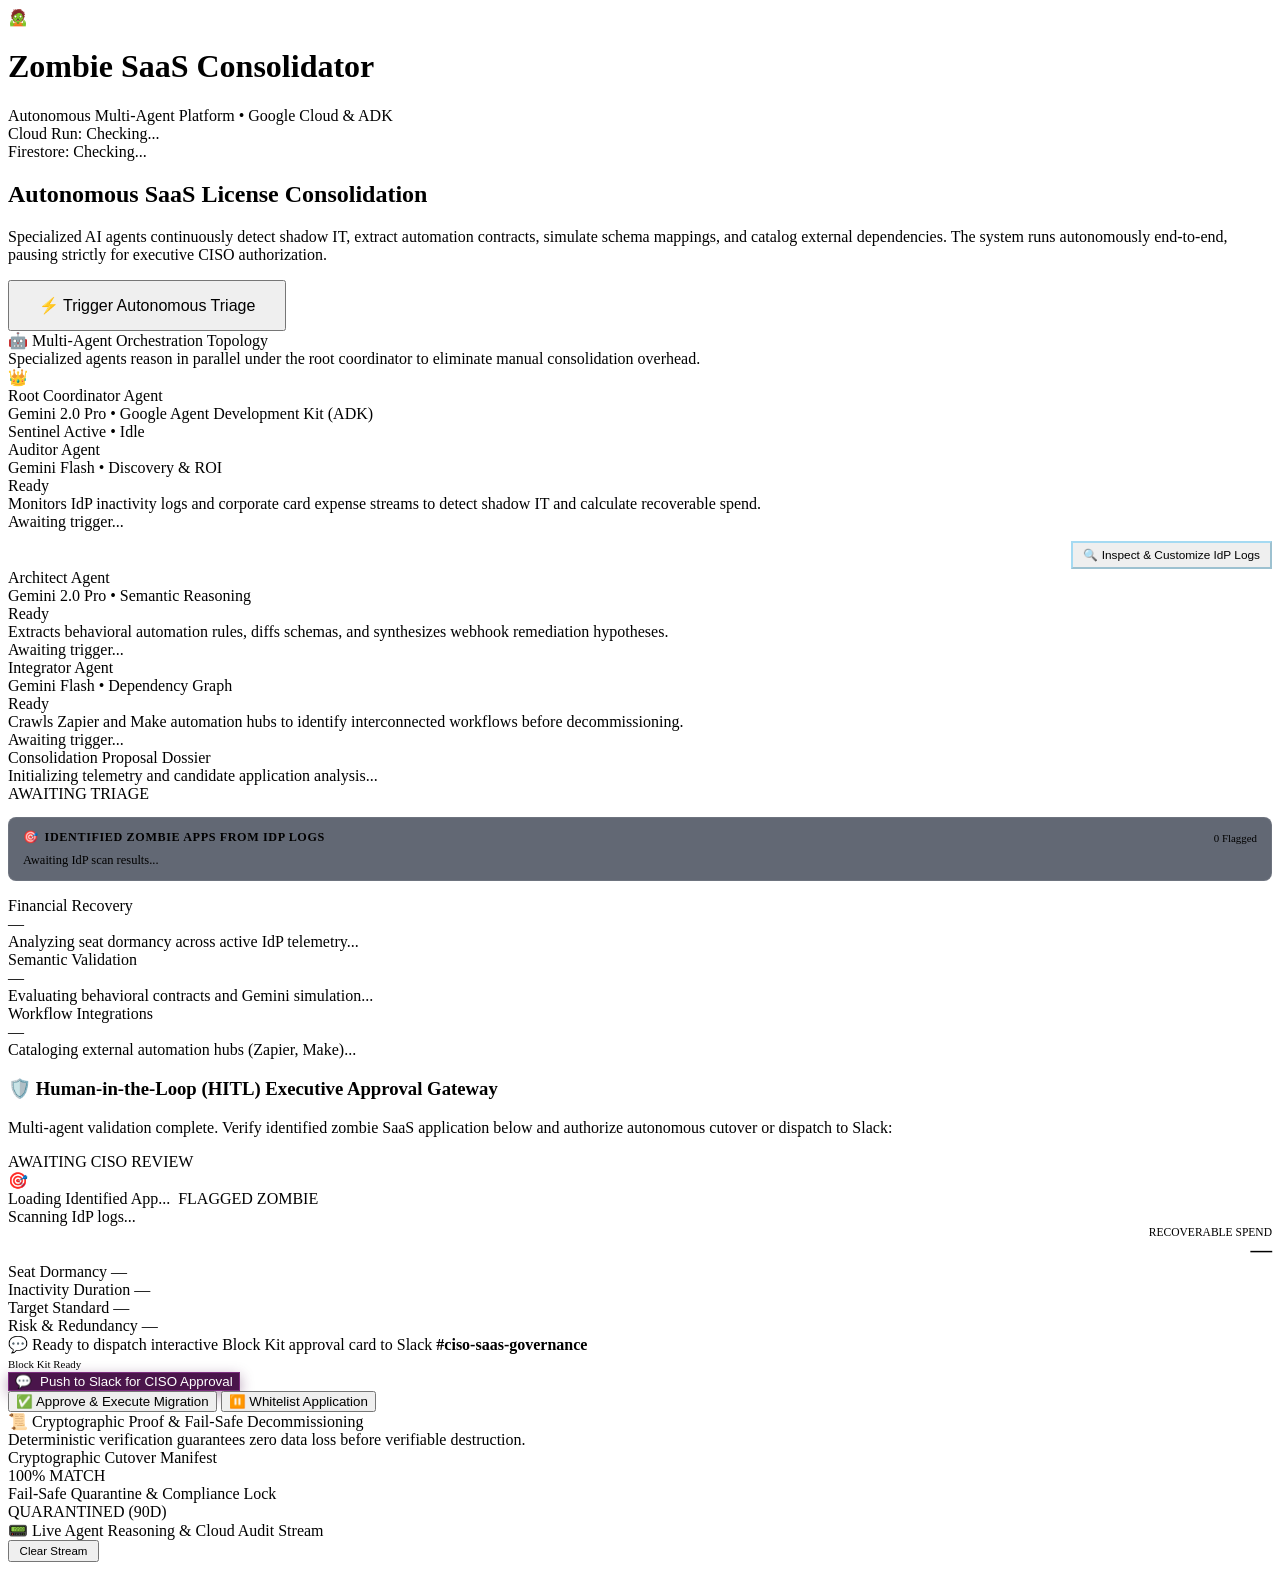
==== commit d917ae4e: "feat: add US4 notification tests and implementation files" ====
--- a/zombie_saas_coordinator/dashboard/index.html
+++ b/zombie_saas_coordinator/dashboard/index.html
@@ -30,8 +30,8 @@
         <span id="firestore-label">Firestore: Checking...</span>
       </div>
 
-      <!-- Hidden endpoint override for local testing flexibility -->
-      <input type="hidden" id="api-base-url-input" value="https://zombie-saas-coordinator-339447006828.asia-south1.run.app" />
+      <!-- Hidden endpoint override for local testing flexibility; empty defaults to window.location.origin -->
+      <input type="hidden" id="api-base-url-input" value="" />
     </div>
   </header>
 
@@ -146,47 +146,117 @@
     <section class="glass-panel dossier-card" id="dossier-card">
       <div class="dossier-header">
         <div>
-          <div class="dossier-title">Consolidation Dossier</div>
-          <div class="dossier-route" id="dossier-route-label">Source App: Trello (15 Seats) ──► Target Standard: Asana</div>
+          <div class="dossier-title">Consolidation Proposal Dossier</div>
+          <div class="dossier-route" id="dossier-route-label">
+            <span style="color: var(--text-muted);">Initializing telemetry and candidate application analysis...</span>
+          </div>
         </div>
         <div class="agent-status-tag" id="dossier-status-badge">AWAITING TRIAGE</div>
+      </div>
+
+      <!-- Dynamic Identified Apps Selector -->
+      <div id="identified-apps-section" style="margin: 14px 0 16px 0; padding: 12px 14px; background: rgba(15, 23, 42, 0.65); border: 1px solid rgba(255, 255, 255, 0.08); border-radius: 8px;">
+        <div style="display: flex; justify-content: space-between; align-items: center; margin-bottom: 8px;">
+          <div style="font-size: 0.76rem; font-weight: 600; text-transform: uppercase; letter-spacing: 0.05em; color: var(--accent-cyan); display: flex; align-items: center; gap: 6px;">
+            <span>🎯</span>
+            <span>Identified Zombie Apps from IdP Logs</span>
+          </div>
+          <span id="flagged-apps-badge" class="tag tag-rose" style="font-size: 0.68rem;">0 Flagged</span>
+        </div>
+        <div id="flagged-apps-chips" style="display: flex; gap: 8px; flex-wrap: wrap;">
+          <span style="font-size: 0.78rem; color: var(--text-muted);">Awaiting IdP scan results...</span>
+        </div>
       </div>
 
       <!-- 3-Pillar Intelligence Grid -->
       <div class="dossier-pillars-grid">
         <div class="pillar-card">
           <div class="pillar-title">Financial Recovery</div>
-          <div class="pillar-value" style="color: var(--accent-emerald);" id="dossier-savings-val">$8,100 / yr</div>
-          <div class="pillar-desc" id="dossier-savings-sub">75% of seats idle (>60 days zero logins). Imminent renewal flagged.</div>
+          <div class="pillar-value" style="color: var(--accent-emerald);" id="dossier-savings-val">&mdash;</div>
+          <div class="pillar-desc" id="dossier-savings-sub">Analyzing seat dormancy across active IdP telemetry...</div>
         </div>
 
         <div class="pillar-card">
           <div class="pillar-title">Semantic Validation</div>
-          <div class="pillar-value" style="color: var(--accent-purple);" id="dossier-semantic-val">1 Mismatch Mitigated</div>
-          <div class="pillar-desc" id="dossier-semantic-sub">Auto-Archive rule simulated with Gemini. Fallback webhook generated.</div>
+          <div class="pillar-value" style="color: var(--accent-purple);" id="dossier-semantic-val">&mdash;</div>
+          <div class="pillar-desc" id="dossier-semantic-sub">Evaluating behavioral contracts and Gemini simulation...</div>
         </div>
 
         <div class="pillar-card">
           <div class="pillar-title">Workflow Integrations</div>
-          <div class="pillar-value" style="color: var(--accent-amber);" id="dossier-integrations-val">3 Zaps Mapped</div>
-          <div class="pillar-desc" id="dossier-integrations-sub">Downstream pipelines (Drive, Slack, Sheets) cataloged for safe migration.</div>
+          <div class="pillar-value" style="color: var(--accent-amber);" id="dossier-integrations-val">&mdash;</div>
+          <div class="pillar-desc" id="dossier-integrations-sub">Cataloging external automation hubs (Zapier, Make)...</div>
         </div>
       </div>
 
       <!-- The Single Human Governance Gate -->
       <div class="hitl-gate-container" id="hitl-gate-box">
-        <div class="hitl-gate-text">
-          <h3>🛡️ Human-in-the-Loop (HITL) Executive Governance Gate</h3>
-          <p id="hitl-gate-subtext">
-            All AI agents have completed analysis. As CISO / IT Director, authorize autonomous cutover and verifiable quarantine:
-          </p>
+        <div class="hitl-gate-header">
+          <div class="hitl-gate-text">
+            <h3>🛡️ Human-in-the-Loop (HITL) Executive Approval Gateway</h3>
+            <p id="hitl-gate-subtext">
+              Multi-agent validation complete. Verify identified zombie SaaS application below and authorize autonomous cutover or dispatch to Slack:
+            </p>
+          </div>
+          <div class="agent-status-tag" id="gate-approval-badge">AWAITING CISO REVIEW</div>
+        </div>
+
+        <!-- Dynamic Identified App Spotlight Card inside Gateway -->
+        <div class="gate-identified-card" id="gate-identified-card">
+          <div class="gate-card-top">
+            <div class="gate-card-title-group">
+              <div class="gate-app-icon" id="gate-app-icon">🎯</div>
+              <div class="gate-app-name-route">
+                <div style="display: flex; align-items: center; gap: 8px;">
+                  <span class="gate-app-name" id="gate-app-name">Loading Identified App...</span>
+                  <span class="tag tag-rose" id="gate-app-meta">FLAGGED ZOMBIE</span>
+                </div>
+                <div class="gate-app-route" id="gate-app-route">Scanning IdP logs...</div>
+              </div>
+            </div>
+            <div style="text-align: right;">
+              <div style="font-size: 0.72rem; color: var(--text-muted); text-transform: uppercase;">Recoverable Spend</div>
+              <div style="font-size: 1.35rem; font-weight: 800; color: var(--accent-emerald);" id="gate-app-savings">&mdash;</div>
+            </div>
+          </div>
+
+          <div class="gate-card-metrics">
+            <div class="gate-metric-box">
+              <span class="gate-metric-label">Seat Dormancy</span>
+              <span class="gate-metric-val" id="gate-app-dormant-seats" style="color: var(--accent-rose);">&mdash;</span>
+            </div>
+            <div class="gate-metric-box">
+              <span class="gate-metric-label">Inactivity Duration</span>
+              <span class="gate-metric-val" id="gate-app-inactivity" style="color: var(--accent-amber);">&mdash;</span>
+            </div>
+            <div class="gate-metric-box">
+              <span class="gate-metric-label">Target Standard</span>
+              <span class="gate-metric-val" id="gate-app-target" style="color: var(--accent-cyan);">&mdash;</span>
+            </div>
+            <div class="gate-metric-box">
+              <span class="gate-metric-label">Risk &amp; Redundancy</span>
+              <span class="gate-metric-val" id="gate-app-risk" style="color: var(--accent-purple);">&mdash;</span>
+            </div>
+          </div>
+
+          <div class="gate-slack-banner" id="gate-slack-banner">
+            <div class="gate-slack-banner-left">
+              <span style="font-size: 1rem;">💬</span>
+              <span id="gate-slack-status-text">Ready to dispatch interactive Block Kit approval card to Slack <strong>#ciso-saas-governance</strong></span>
+            </div>
+            <span class="tag tag-purple" id="gate-slack-badge" style="font-size: 0.68rem;">Block Kit Ready</span>
+          </div>
         </div>
 
         <div class="hitl-actions">
-          <button id="btn-hitl-approve" class="btn btn-success" disabled>
-            <span>✅ Approve & Execute Migration</span>
+          <button id="btn-push-slack" class="btn" style="background: #4A154B; border: 1px solid #7c2d7e; color: #ffffff; display: flex; align-items: center; gap: 8px; box-shadow: 0 4px 14px rgba(74, 21, 75, 0.4); cursor: pointer;">
+            <span id="btn-push-slack-icon">💬</span>
+            <span id="btn-push-slack-text">Push to Slack for CISO Approval</span>
           </button>
-          <button id="btn-hitl-defer" class="btn btn-secondary" disabled>
+          <button id="btn-hitl-approve" class="btn btn-success">
+            <span id="btn-hitl-approve-text">✅ Approve &amp; Execute Migration</span>
+          </button>
+          <button id="btn-hitl-defer" class="btn btn-secondary">
             <span>⏸️ Whitelist Application</span>
           </button>
         </div>
@@ -255,16 +325,29 @@
       </div>
       
       <div class="modal-body">
-        <div class="editor-toolbar">
+        <div class="editor-toolbar" style="flex-wrap: wrap; gap: 8px;">
           <span style="font-size: 0.75rem; color: var(--text-muted); font-family: monospace;">Payload: idp_audit_stream.json</span>
-          <div style="display: flex; gap: 6px;">
+          <div style="display: flex; gap: 6px; flex-wrap: wrap;">
+            <button id="btn-load-enterprise" class="btn btn-secondary btn-sm" style="font-size: 0.72rem; padding: 4px 8px; border-color: rgba(56, 189, 248, 0.5); color: #38bdf8;">
+              <span>⚡ Load Enterprise Dataset (12 Apps • 2,670 Seats)</span>
+            </button>
+            <button id="btn-upload-file" class="btn btn-secondary btn-sm" style="font-size: 0.72rem; padding: 4px 8px;">
+              <span>📁 Upload JSON</span>
+            </button>
+            <input type="file" id="idp-file-input" accept=".json,.log,.txt" style="display: none;">
             <button id="btn-add-sample-app" class="btn btn-secondary btn-sm" style="font-size: 0.72rem; padding: 4px 8px;">
-              <span>+ Add App (e.g. Miro)</span>
+              <span>+ Add App</span>
             </button>
             <button id="btn-reset-idp-logs" class="btn btn-secondary btn-sm" style="font-size: 0.72rem; padding: 4px 8px;">
-              <span>Reset Baseline</span>
+              <span>Reset</span>
             </button>
           </div>
+        </div>
+        <div id="idp-stats-bar" style="display: flex; gap: 16px; font-size: 0.74rem; color: #bae6fd; background: rgba(56, 189, 248, 0.08); padding: 6px 12px; border-radius: 4px; border: 1px solid rgba(56, 189, 248, 0.2); font-family: monospace;">
+          <span>📦 Apps: <strong id="stat-apps-count">3</strong></span>
+          <span>👥 Monitored Seats: <strong id="stat-seats-count">430</strong></span>
+          <span>💤 Inactive Seats: <strong id="stat-inactive-count">165</strong></span>
+          <span>🧟 Zombie Risk: <strong id="stat-zombies-count" style="color: var(--accent-rose);">2 Flagged</strong></span>
         </div>
         <textarea id="idp-json-editor" class="idp-code-editor" spellcheck="false"></textarea>
         <div id="idp-editor-status" style="margin-top: 4px; font-size: 0.75rem; color: var(--accent-cyan);">
@@ -281,6 +364,60 @@
     </div>
   </div>
 
-  <script src="/static/app.js" onerror="this.onerror=null;this.src='app.js';"></script>
+  <!-- Slack Interactive Block Kit Preview Modal -->
+  <div id="slack-modal-backdrop" class="modal-backdrop" style="display: none;">
+    <div class="modal-container glass-panel" style="max-width: 680px;">
+      <div class="modal-header" style="border-bottom: 1px solid rgba(255, 255, 255, 0.1);">
+        <div>
+          <h3 style="margin: 0; font-size: 1.15rem; color: #fff; display: flex; align-items: center; gap: 8px;">
+            <span>💬 Slack CISO Governance Gateway</span>
+            <span class="tag tag-green" id="slack-modal-status-tag" style="font-size: 0.65rem;">Block Kit Formatted</span>
+          </h3>
+          <p style="margin: 4px 0 0 0; font-size: 0.8rem; color: var(--text-muted);">
+            Real-time interactive Slack message dispatched for executive CISO decision.
+          </p>
+        </div>
+        <button id="btn-close-slack-modal" class="modal-close-btn">&times;</button>
+      </div>
+
+      <div class="modal-body" style="padding: 16px;">
+        <div style="margin-bottom: 12px; background: rgba(0,0,0,0.3); padding: 10px; border-radius: 6px; border: 1px solid rgba(255,255,255,0.06);">
+          <div style="font-size: 0.72rem; color: var(--text-muted); margin-bottom: 4px;">TARGET SLACK INCOMING WEBHOOK (OPTIONAL):</div>
+          <div style="display: flex; gap: 8px;">
+            <input type="text" id="slack-webhook-input" placeholder="https://hooks.slack.com/services/..." style="flex: 1; background: #0f172a; border: 1px solid rgba(255,255,255,0.15); border-radius: 4px; padding: 6px 10px; font-size: 0.75rem; color: #fff; font-family: monospace;">
+            <button id="btn-repush-slack" class="btn btn-sm" style="background: #4A154B; color: #fff; font-size: 0.72rem; padding: 4px 10px;">Re-Send</button>
+          </div>
+        </div>
+
+        <div style="background: #1A1D21; border: 1px solid rgba(255,255,255,0.1); border-radius: 8px; padding: 14px; font-family: -apple-system, BlinkMacSystemFont, 'Segoe UI', Roboto, Helvetica, Arial, sans-serif;">
+          <div style="display: flex; align-items: center; gap: 8px; margin-bottom: 10px;">
+            <div style="width: 28px; height: 28px; border-radius: 4px; background: #E01E5A; display: flex; align-items: center; justify-content: center; font-weight: bold; color: white; font-size: 0.8rem;">ZS</div>
+            <div>
+              <div style="font-size: 0.85rem; font-weight: bold; color: #fff;">Zombie SaaS Sentinel <span style="font-size: 0.65rem; background: rgba(255,255,255,0.15); padding: 1px 4px; border-radius: 3px; font-weight: normal; color: #ddd;">APP</span></div>
+              <div style="font-size: 0.7rem; color: #868686;">Today at <span id="slack-card-timestamp">12:00 PM</span></div>
+            </div>
+          </div>
+          
+          <div id="slack-card-rendered" style="border-left: 3px solid #E01E5A; padding-left: 12px; margin-left: 4px;">
+            <!-- Rendered Slack message content -->
+          </div>
+        </div>
+
+        <div style="margin-top: 12px;">
+          <details style="font-size: 0.72rem; color: var(--text-muted);">
+            <summary style="cursor: pointer; color: var(--accent-cyan);">Inspect Raw Block Kit JSON Payload</summary>
+            <pre id="slack-raw-json" style="background: #020617; padding: 10px; border-radius: 4px; overflow-x: auto; margin-top: 6px; font-family: monospace; font-size: 0.7rem; color: #a5f3fc; max-height: 180px;"></pre>
+          </details>
+        </div>
+      </div>
+
+      <div class="modal-footer" style="display: flex; justify-content: space-between; align-items: center;">
+        <span id="slack-dispatch-receipt" style="font-size: 0.75rem; color: var(--accent-emerald);"></span>
+        <button id="btn-dismiss-slack-modal" class="btn btn-secondary">Close</button>
+      </div>
+    </div>
+  </div>
+
+  <script src="/static/app.js?v=2" onerror="this.onerror=null;this.src='app.js?v=2';"></script>
 </body>
 </html>
